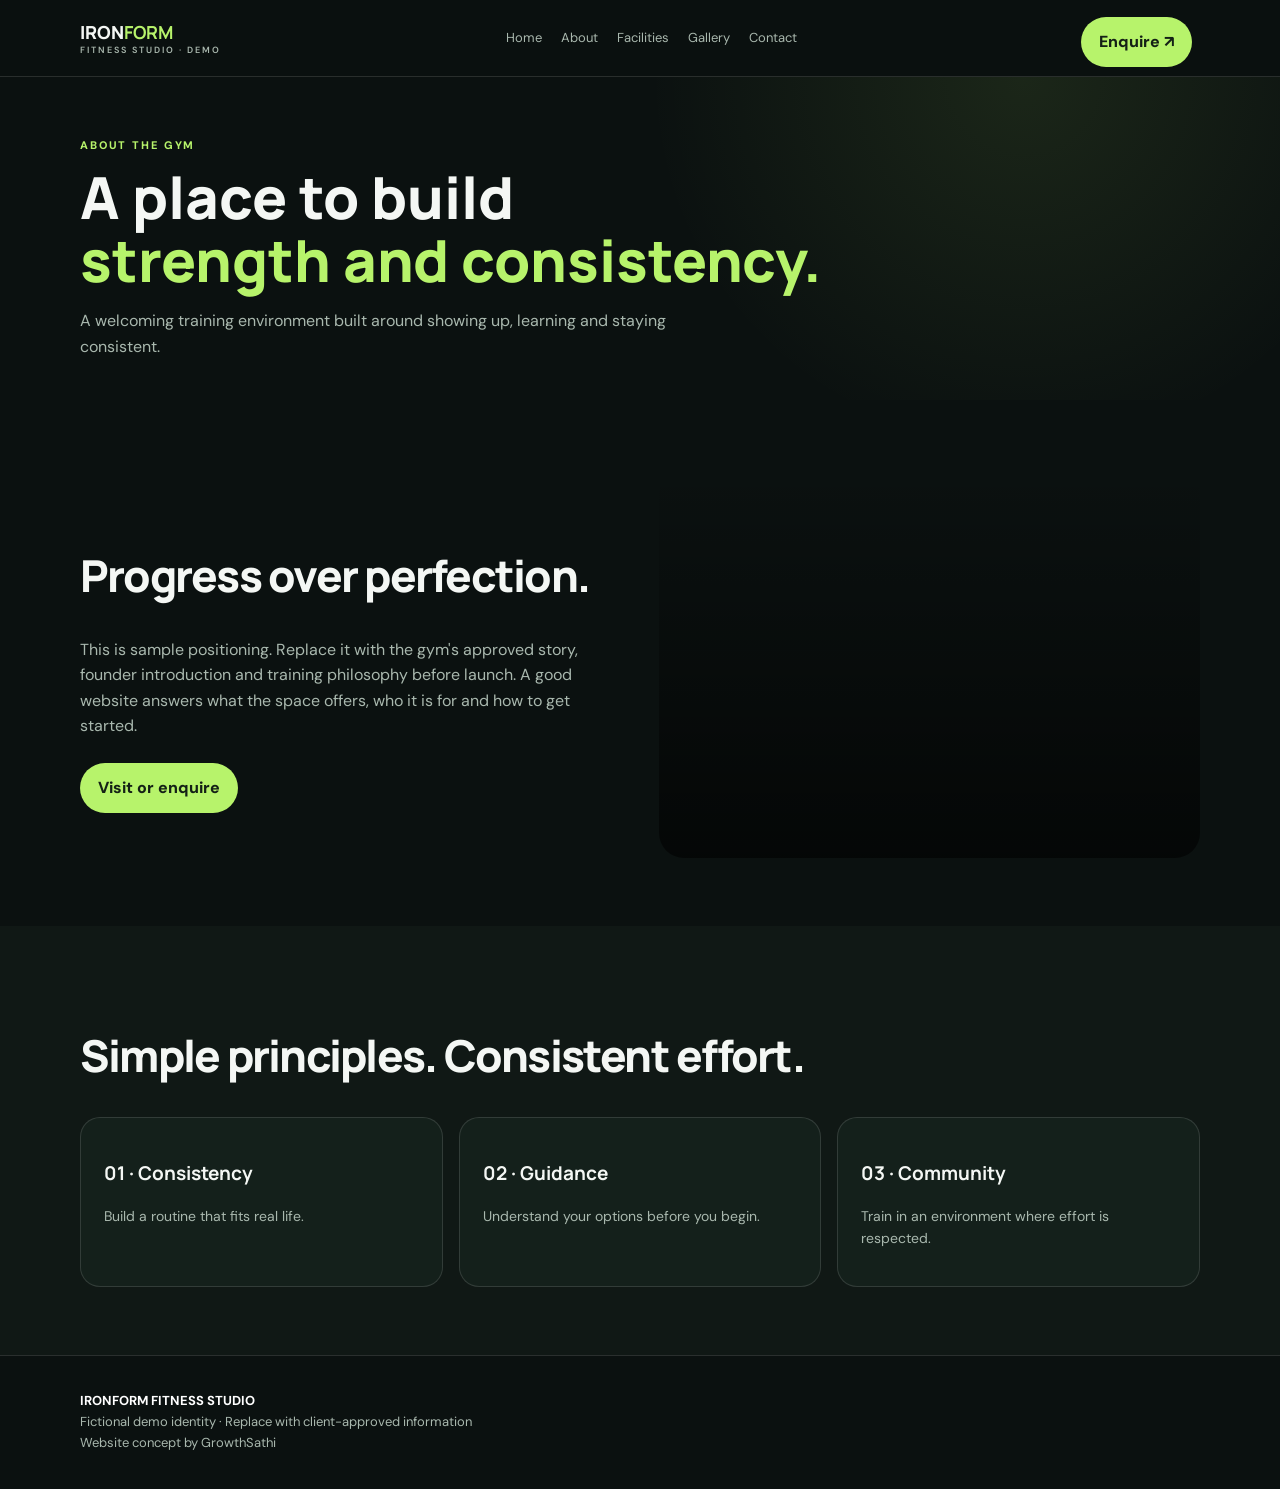
==== about.html @ 096fff50 "Package 1 demo" ====
<!doctype html><html lang="en"><head><meta charset="utf-8"><meta name="viewport" content="width=device-width,initial-scale=1"><title>About Us | Ironform Demo</title><meta name="description" content="Gym website demonstration by GrowthSathi."><link rel="stylesheet" href="assets/styles.css"></head><body><header class="top"><div class="wrap nav"><a class="brand" href="index.html">IRON<b>FORM</b> <small style="display:block;color:#a9b8ae;font:600 9px DM Sans;letter-spacing:2px">FITNESS STUDIO · DEMO</small></a><nav><a href="index.html">Home</a><a href="about.html">About</a><a href="facilities.html">Facilities</a><a href="gallery.html">Gallery</a><a href="contact.html">Contact</a></nav><a class="btn" href="contact.html">Enquire ↗</a></div></header><main><section class="page"><div class="wrap"><div class="kicker">ABOUT THE GYM</div><h1>A place to build<br><span>strength and consistency.</span></h1><p class="lead">A welcoming training environment built around showing up, learning and staying consistent.</p></div></section><section class="section"><div class="wrap split"><div><h2>Progress over perfection.</h2><p class="muted">This is sample positioning. Replace it with the gym's approved story, founder introduction and training philosophy before launch. A good website answers what the space offers, who it is for and how to get started.</p><a class="btn" href="contact.html">Visit or enquire</a></div><div class="photo"></div></div></section><section class="section alt"><div class="wrap"><h2>Simple principles. Consistent effort.</h2><div class="grid"><div class="card"><h3>01 · Consistency</h3><p>Build a routine that fits real life.</p></div><div class="card"><h3>02 · Guidance</h3><p>Understand your options before you begin.</p></div><div class="card"><h3>03 · Community</h3><p>Train in an environment where effort is respected.</p></div></div></div></section></main><footer class="footer"><div class="wrap"><strong>IRONFORM FITNESS STUDIO</strong><br>Fictional demo identity · Replace with client-approved information<br>Website concept by GrowthSathi</div></footer><script src="assets/app.js"></script></body></html>
---- assets/styles.css ----
@import url('https://fonts.googleapis.com/css2?family=DM+Sans:wght@400;500;600;700&family=Manrope:wght@500;600;700;800&display=swap');
:root{--bg:#0b1110;--panel:#14201b;--text:#f4f7f4;--muted:#a9b8ae;--line:#ffffff20;--accent:#b7f36b;--ink:#142016}*{box-sizing:border-box}body{margin:0;background:var(--bg);color:var(--text);font:16px/1.6 'DM Sans',sans-serif}a{color:inherit;text-decoration:none}.wrap{width:min(1120px,calc(100% - 36px));margin:auto}.top{position:sticky;top:0;background:#0b1110ee;backdrop-filter:blur(12px);border-bottom:1px solid var(--line);z-index:5}.nav{height:76px;display:flex;align-items:center;justify-content:space-between}.brand{font:800 18px Manrope}.brand b{color:var(--accent)}nav{display:flex;gap:19px;font-size:13px;color:var(--muted)}nav a:hover{color:var(--accent)}.btn{display:inline-block;background:var(--accent);color:var(--ink);font-weight:800;padding:12px 18px;border-radius:30px;margin:8px 8px 0 0}.btn.ghost{background:transparent;border:1px solid var(--line);color:white}.hero{padding:75px 0}.heroGrid,.split{display:grid;grid-template-columns:1fr 1fr;gap:38px;align-items:center}.eyebrow,.kicker{color:var(--accent);font-size:11px;letter-spacing:.17em;font-weight:800;text-transform:uppercase}.hero h1{font:800 clamp(42px,6vw,70px)/1.04 Manrope;letter-spacing:-.05em;margin:16px 0}.hero h1 span,h1 span{color:var(--accent)}.lead,.muted{color:var(--muted);max-width:610px}.photo{height:390px;border-radius:25px;background:linear-gradient(0deg,#0009,transparent),url('https://images.unsplash.com/photo-1534438327276-14e5300c3a48?auto=format&fit=crop&w=1200&q=85') center/cover;display:flex;align-items:end;padding:25px;font:700 24px Manrope}.section{padding:68px 0}.alt{background:#101815}.section h2{font:800 clamp(30px,4vw,44px)/1.12 Manrope;letter-spacing:-.04em}.grid{display:grid;grid-template-columns:repeat(3,1fr);gap:16px}.card{background:var(--panel);border:1px solid var(--line);border-radius:20px;padding:23px}.card h3{font:700 19px Manrope}.card p{color:var(--muted);font-size:14px}.icon{color:var(--accent);font-size:25px}.banner{padding:30px;border-radius:22px;background:var(--accent);color:#142016;display:flex;align-items:center;justify-content:space-between;gap:15px}.banner h2{margin:0}.banner .btn{background:#142016;color:white}.page{padding:60px 0 25px;background:radial-gradient(circle at 80% 0,#b7f36b18,transparent 35%)}.page h1{font:800 clamp(38px,5vw,58px)/1.1 Manrope;margin:10px 0}.footer{border-top:1px solid var(--line);padding:35px 0;color:var(--muted);font-size:13px}.footer strong{color:white}.form{display:grid;gap:12px}.form label{display:grid;gap:6px;color:var(--muted);font-size:13px}.form input,.form select,.form textarea{padding:12px;border:1px solid var(--line);background:#0b1110;color:white;border-radius:10px}.form textarea{min-height:90px}.note{color:var(--muted);font-size:12px}.status{color:var(--accent);font-size:13px;min-height:20px}.gallery{display:grid;grid-template-columns:repeat(3,1fr);gap:14px}.gallery img{width:100%;height:220px;object-fit:cover;border-radius:16px}.trainer{height:180px;background-size:cover;background-position:center;border-radius:14px}.table{width:100%;border-collapse:collapse}.table td,.table th{padding:13px;border-bottom:1px solid var(--line);text-align:left}.table th{color:var(--accent)}@media(max-width:760px){.heroGrid,.split{grid-template-columns:1fr}.grid,.gallery{grid-template-columns:1fr 1fr}nav{gap:9px;flex-wrap:wrap;font-size:11px}.nav{height:auto;min-height:76px;padding:12px 0}.photo{height:300px}}@media(max-width:520px){.grid,.gallery{grid-template-columns:1fr}.hero{padding:50px 0}.hero h1{font-size:43px}.banner{display:block}.section{padding:52px 0}}
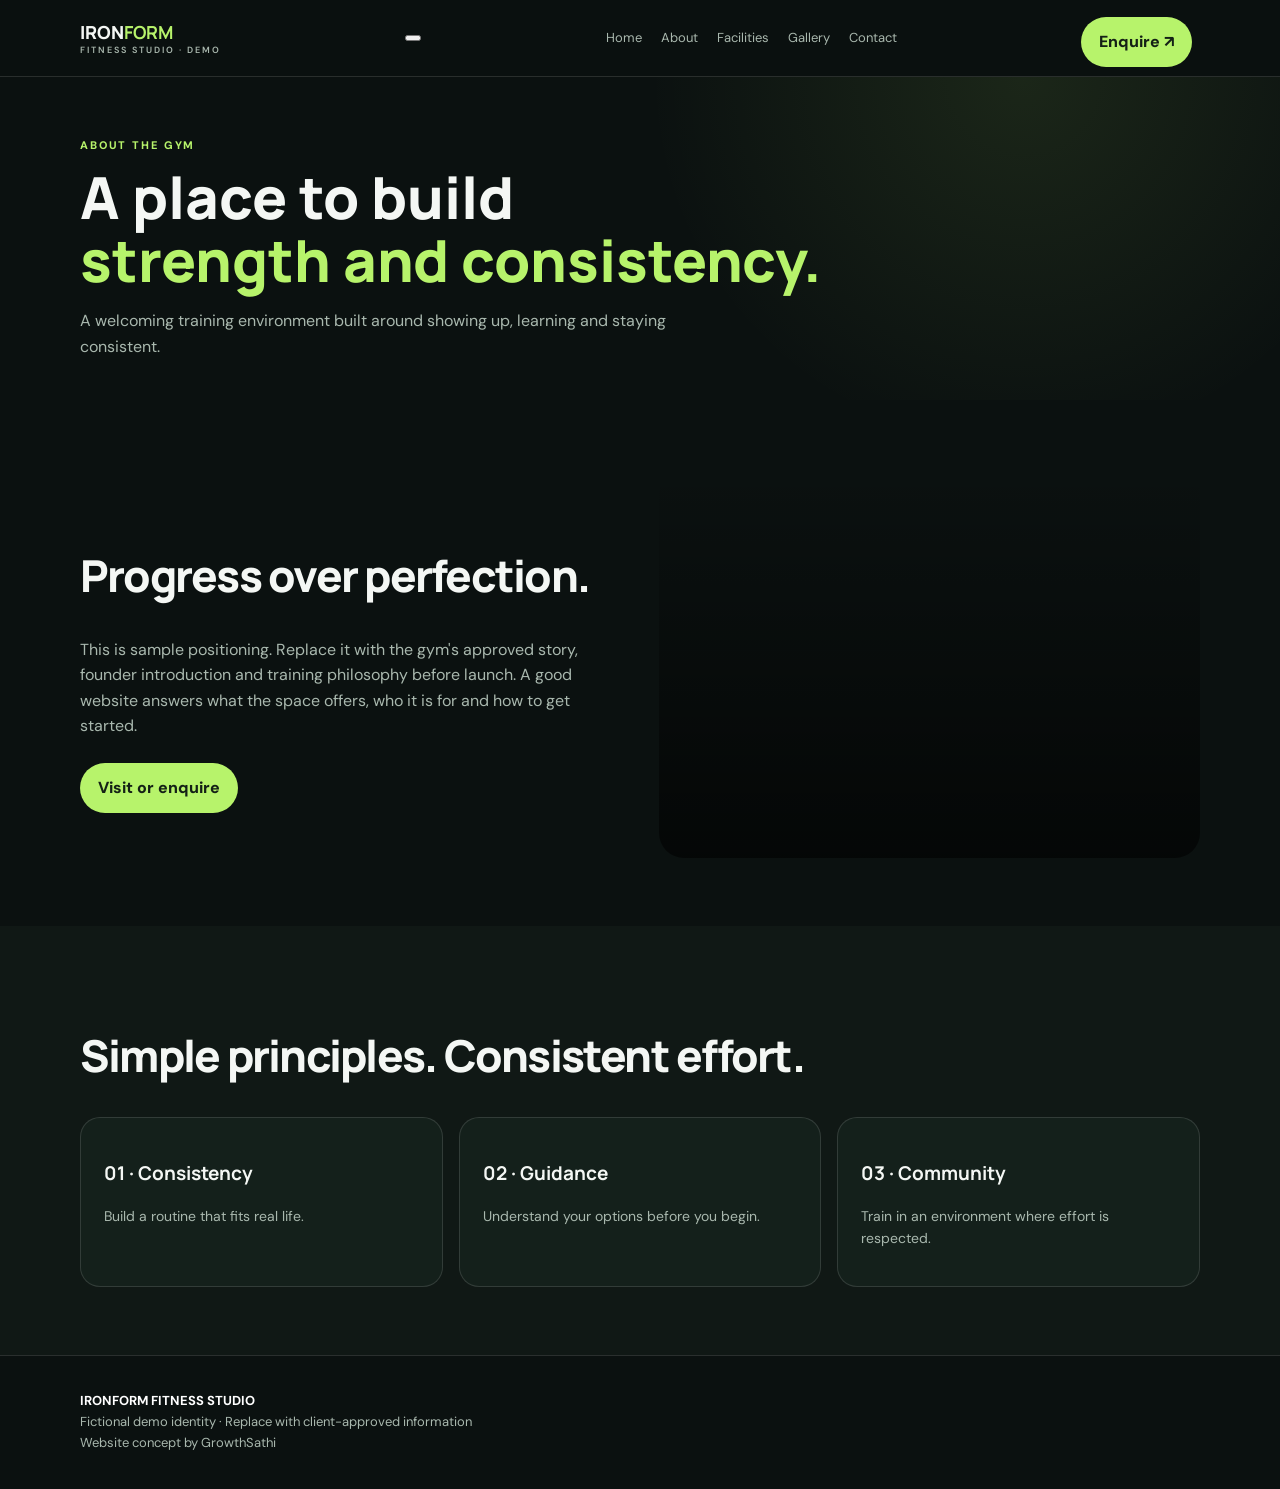
==== commit f7156374: "Add responsive mobile navigation" ====
--- a/about.html
+++ b/about.html
@@ -1 +1 @@
-<!doctype html><html lang="en"><head><meta charset="utf-8"><meta name="viewport" content="width=device-width,initial-scale=1"><title>About Us | Ironform Demo</title><meta name="description" content="Gym website demonstration by GrowthSathi."><link rel="stylesheet" href="assets/styles.css"></head><body><header class="top"><div class="wrap nav"><a class="brand" href="index.html">IRON<b>FORM</b> <small style="display:block;color:#a9b8ae;font:600 9px DM Sans;letter-spacing:2px">FITNESS STUDIO · DEMO</small></a><nav><a href="index.html">Home</a><a href="about.html">About</a><a href="facilities.html">Facilities</a><a href="gallery.html">Gallery</a><a href="contact.html">Contact</a></nav><a class="btn" href="contact.html">Enquire ↗</a></div></header><main><section class="page"><div class="wrap"><div class="kicker">ABOUT THE GYM</div><h1>A place to build<br><span>strength and consistency.</span></h1><p class="lead">A welcoming training environment built around showing up, learning and staying consistent.</p></div></section><section class="section"><div class="wrap split"><div><h2>Progress over perfection.</h2><p class="muted">This is sample positioning. Replace it with the gym's approved story, founder introduction and training philosophy before launch. A good website answers what the space offers, who it is for and how to get started.</p><a class="btn" href="contact.html">Visit or enquire</a></div><div class="photo"></div></div></section><section class="section alt"><div class="wrap"><h2>Simple principles. Consistent effort.</h2><div class="grid"><div class="card"><h3>01 · Consistency</h3><p>Build a routine that fits real life.</p></div><div class="card"><h3>02 · Guidance</h3><p>Understand your options before you begin.</p></div><div class="card"><h3>03 · Community</h3><p>Train in an environment where effort is respected.</p></div></div></div></section></main><footer class="footer"><div class="wrap"><strong>IRONFORM FITNESS STUDIO</strong><br>Fictional demo identity · Replace with client-approved information<br>Website concept by GrowthSathi</div></footer><script src="assets/app.js"></script></body></html>+<!doctype html><html lang="en"><head><meta charset="utf-8"><meta name="viewport" content="width=device-width,initial-scale=1"><title>About Us | Ironform Demo</title><meta name="description" content="Gym website demonstration by GrowthSathi."><link rel="stylesheet" href="assets/styles.css"></head><body><header class="top"><div class="wrap nav"><a class="brand" href="index.html">IRON<b>FORM</b> <small style="display:block;color:#a9b8ae;font:600 9px DM Sans;letter-spacing:2px">FITNESS STUDIO · DEMO</small></a><button class="menu-toggle" type="button" aria-label="Open navigation" aria-expanded="false" aria-controls="primary-nav"><span></span><span></span><span></span></button><nav id="primary-nav" class="primary-nav" aria-label="Primary navigation"><a href="index.html">Home</a><a href="about.html">About</a><a href="facilities.html">Facilities</a><a href="gallery.html">Gallery</a><a href="contact.html">Contact</a></nav><a class="btn" href="contact.html">Enquire ↗</a></div></header><main><section class="page"><div class="wrap"><div class="kicker">ABOUT THE GYM</div><h1>A place to build<br><span>strength and consistency.</span></h1><p class="lead">A welcoming training environment built around showing up, learning and staying consistent.</p></div></section><section class="section"><div class="wrap split"><div><h2>Progress over perfection.</h2><p class="muted">This is sample positioning. Replace it with the gym's approved story, founder introduction and training philosophy before launch. A good website answers what the space offers, who it is for and how to get started.</p><a class="btn" href="contact.html">Visit or enquire</a></div><div class="photo"></div></div></section><section class="section alt"><div class="wrap"><h2>Simple principles. Consistent effort.</h2><div class="grid"><div class="card"><h3>01 · Consistency</h3><p>Build a routine that fits real life.</p></div><div class="card"><h3>02 · Guidance</h3><p>Understand your options before you begin.</p></div><div class="card"><h3>03 · Community</h3><p>Train in an environment where effort is respected.</p></div></div></div></section></main><footer class="footer"><div class="wrap"><strong>IRONFORM FITNESS STUDIO</strong><br>Fictional demo identity · Replace with client-approved information<br>Website concept by GrowthSathi</div></footer><script src="assets/app.js"></script></body></html>
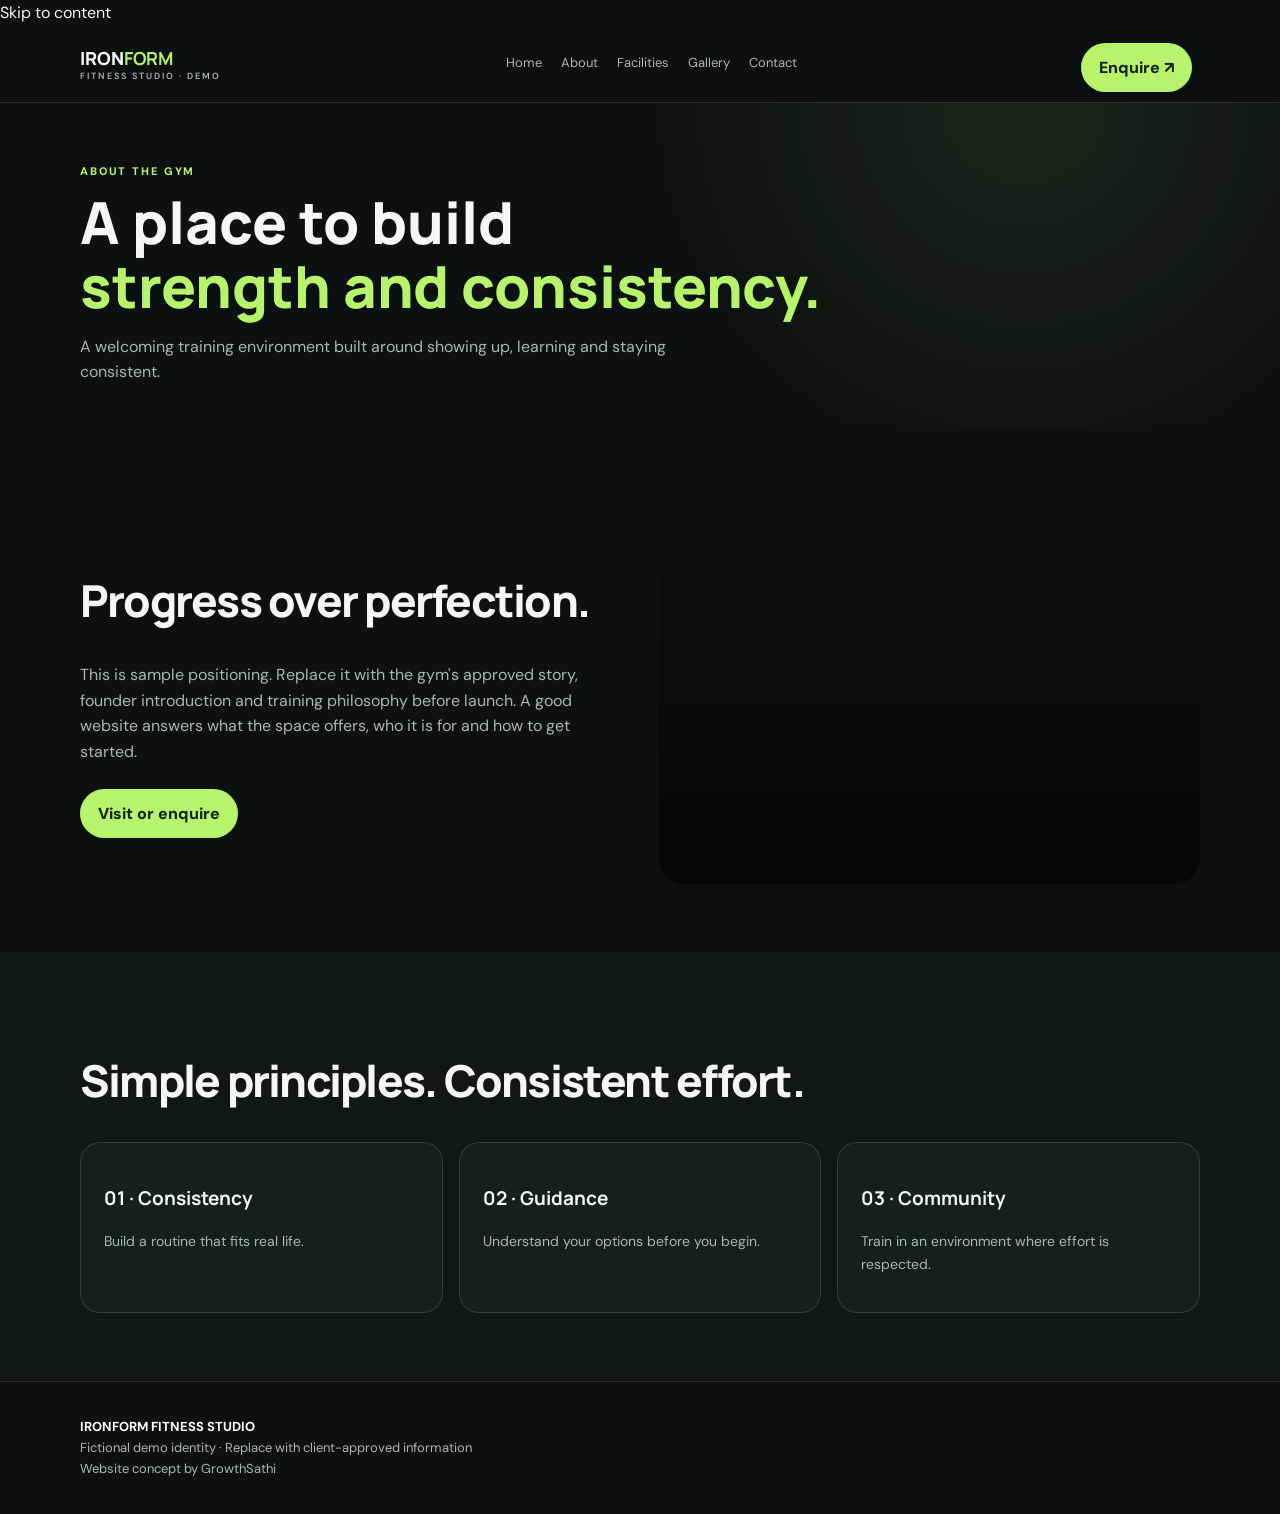
==== commit 0a4a2c98: "Improve enquiry conversion and accessibility" ====
--- a/about.html
+++ b/about.html
@@ -1 +1,2 @@
-<!doctype html><html lang="en"><head><meta charset="utf-8"><meta name="viewport" content="width=device-width,initial-scale=1"><title>About Us | Ironform Demo</title><meta name="description" content="Gym website demonstration by GrowthSathi."><link rel="stylesheet" href="assets/styles.css"></head><body><header class="top"><div class="wrap nav"><a class="brand" href="index.html">IRON<b>FORM</b> <small style="display:block;color:#a9b8ae;font:600 9px DM Sans;letter-spacing:2px">FITNESS STUDIO · DEMO</small></a><button class="menu-toggle" type="button" aria-label="Open navigation" aria-expanded="false" aria-controls="primary-nav"><span></span><span></span><span></span></button><nav id="primary-nav" class="primary-nav" aria-label="Primary navigation"><a href="index.html">Home</a><a href="about.html">About</a><a href="facilities.html">Facilities</a><a href="gallery.html">Gallery</a><a href="contact.html">Contact</a></nav><a class="btn" href="contact.html">Enquire ↗</a></div></header><main><section class="page"><div class="wrap"><div class="kicker">ABOUT THE GYM</div><h1>A place to build<br><span>strength and consistency.</span></h1><p class="lead">A welcoming training environment built around showing up, learning and staying consistent.</p></div></section><section class="section"><div class="wrap split"><div><h2>Progress over perfection.</h2><p class="muted">This is sample positioning. Replace it with the gym's approved story, founder introduction and training philosophy before launch. A good website answers what the space offers, who it is for and how to get started.</p><a class="btn" href="contact.html">Visit or enquire</a></div><div class="photo"></div></div></section><section class="section alt"><div class="wrap"><h2>Simple principles. Consistent effort.</h2><div class="grid"><div class="card"><h3>01 · Consistency</h3><p>Build a routine that fits real life.</p></div><div class="card"><h3>02 · Guidance</h3><p>Understand your options before you begin.</p></div><div class="card"><h3>03 · Community</h3><p>Train in an environment where effort is respected.</p></div></div></div></section></main><footer class="footer"><div class="wrap"><strong>IRONFORM FITNESS STUDIO</strong><br>Fictional demo identity · Replace with client-approved information<br>Website concept by GrowthSathi</div></footer><script src="assets/app.js"></script></body></html>+<!doctype html><html lang="en"><head><meta charset="utf-8"><meta name="viewport" content="width=device-width,initial-scale=1"><title>About Us | Ironform Demo</title><meta name="description" content="Gym website demonstration by GrowthSathi."><link rel="stylesheet" href="assets/styles.css"></head><body>
+<a class="skip-link" href="#main-content">Skip to content</a><header class="top"><div class="wrap nav"><a class="brand" href="index.html">IRON<b>FORM</b> <small style="display:block;color:#a9b8ae;font:600 9px DM Sans;letter-spacing:2px">FITNESS STUDIO · DEMO</small></a><button class="menu-toggle" type="button" aria-label="Open navigation" aria-expanded="false" aria-controls="primary-nav"><span></span><span></span><span></span></button><nav id="primary-nav" class="primary-nav" aria-label="Primary navigation"><a href="index.html">Home</a><a href="about.html" aria-current="page">About</a><a href="facilities.html">Facilities</a><a href="gallery.html">Gallery</a><a href="contact.html#enquiry-form">Contact</a></nav><a class="btn" href="contact.html#enquiry-form">Enquire ↗</a></div></header><main id="main-content"><section class="page"><div class="wrap"><div class="kicker">ABOUT THE GYM</div><h1>A place to build<br><span>strength and consistency.</span></h1><p class="lead">A welcoming training environment built around showing up, learning and staying consistent.</p></div></section><section class="section"><div class="wrap split"><div><h2>Progress over perfection.</h2><p class="muted">This is sample positioning. Replace it with the gym's approved story, founder introduction and training philosophy before launch. A good website answers what the space offers, who it is for and how to get started.</p><a class="btn" href="contact.html#enquiry-form">Visit or enquire</a></div><div class="photo"></div></div></section><section class="section alt"><div class="wrap"><h2>Simple principles. Consistent effort.</h2><div class="grid"><div class="card"><h3>01 · Consistency</h3><p>Build a routine that fits real life.</p></div><div class="card"><h3>02 · Guidance</h3><p>Understand your options before you begin.</p></div><div class="card"><h3>03 · Community</h3><p>Train in an environment where effort is respected.</p></div></div></div></section></main><footer class="footer"><div class="wrap"><strong>IRONFORM FITNESS STUDIO</strong><br>Fictional demo identity · Replace with client-approved information<br>Website concept by GrowthSathi</div></footer><script src="assets/app.js"></script></body></html>
--- a/assets/styles.css
+++ b/assets/styles.css
@@ -1,2 +1,88 @@
 @import url('https://fonts.googleapis.com/css2?family=DM+Sans:wght@400;500;600;700&family=Manrope:wght@500;600;700;800&display=swap');
-:root{--bg:#0b1110;--panel:#14201b;--text:#f4f7f4;--muted:#a9b8ae;--line:#ffffff20;--accent:#b7f36b;--ink:#142016}*{box-sizing:border-box}body{margin:0;background:var(--bg);color:var(--text);font:16px/1.6 'DM Sans',sans-serif}a{color:inherit;text-decoration:none}.wrap{width:min(1120px,calc(100% - 36px));margin:auto}.top{position:sticky;top:0;background:#0b1110ee;backdrop-filter:blur(12px);border-bottom:1px solid var(--line);z-index:5}.nav{height:76px;display:flex;align-items:center;justify-content:space-between}.brand{font:800 18px Manrope}.brand b{color:var(--accent)}nav{display:flex;gap:19px;font-size:13px;color:var(--muted)}nav a:hover{color:var(--accent)}.btn{display:inline-block;background:var(--accent);color:var(--ink);font-weight:800;padding:12px 18px;border-radius:30px;margin:8px 8px 0 0}.btn.ghost{background:transparent;border:1px solid var(--line);color:white}.hero{padding:75px 0}.heroGrid,.split{display:grid;grid-template-columns:1fr 1fr;gap:38px;align-items:center}.eyebrow,.kicker{color:var(--accent);font-size:11px;letter-spacing:.17em;font-weight:800;text-transform:uppercase}.hero h1{font:800 clamp(42px,6vw,70px)/1.04 Manrope;letter-spacing:-.05em;margin:16px 0}.hero h1 span,h1 span{color:var(--accent)}.lead,.muted{color:var(--muted);max-width:610px}.photo{height:390px;border-radius:25px;background:linear-gradient(0deg,#0009,transparent),url('https://images.unsplash.com/photo-1534438327276-14e5300c3a48?auto=format&fit=crop&w=1200&q=85') center/cover;display:flex;align-items:end;padding:25px;font:700 24px Manrope}.section{padding:68px 0}.alt{background:#101815}.section h2{font:800 clamp(30px,4vw,44px)/1.12 Manrope;letter-spacing:-.04em}.grid{display:grid;grid-template-columns:repeat(3,1fr);gap:16px}.card{background:var(--panel);border:1px solid var(--line);border-radius:20px;padding:23px}.card h3{font:700 19px Manrope}.card p{color:var(--muted);font-size:14px}.icon{color:var(--accent);font-size:25px}.banner{padding:30px;border-radius:22px;background:var(--accent);color:#142016;display:flex;align-items:center;justify-content:space-between;gap:15px}.banner h2{margin:0}.banner .btn{background:#142016;color:white}.page{padding:60px 0 25px;background:radial-gradient(circle at 80% 0,#b7f36b18,transparent 35%)}.page h1{font:800 clamp(38px,5vw,58px)/1.1 Manrope;margin:10px 0}.footer{border-top:1px solid var(--line);padding:35px 0;color:var(--muted);font-size:13px}.footer strong{color:white}.form{display:grid;gap:12px}.form label{display:grid;gap:6px;color:var(--muted);font-size:13px}.form input,.form select,.form textarea{padding:12px;border:1px solid var(--line);background:#0b1110;color:white;border-radius:10px}.form textarea{min-height:90px}.note{color:var(--muted);font-size:12px}.status{color:var(--accent);font-size:13px;min-height:20px}.gallery{display:grid;grid-template-columns:repeat(3,1fr);gap:14px}.gallery img{width:100%;height:220px;object-fit:cover;border-radius:16px}.trainer{height:180px;background-size:cover;background-position:center;border-radius:14px}.table{width:100%;border-collapse:collapse}.table td,.table th{padding:13px;border-bottom:1px solid var(--line);text-align:left}.table th{color:var(--accent)}@media(max-width:760px){.heroGrid,.split{grid-template-columns:1fr}.grid,.gallery{grid-template-columns:1fr 1fr}nav{gap:9px;flex-wrap:wrap;font-size:11px}.nav{height:auto;min-height:76px;padding:12px 0}.photo{height:300px}}@media(max-width:520px){.grid,.gallery{grid-template-columns:1fr}.hero{padding:50px 0}.hero h1{font-size:43px}.banner{display:block}.section{padding:52px 0}}+:root{--bg:#0b1110;--panel:#14201b;--text:#f4f7f4;--muted:#a9b8ae;--line:#ffffff20;--accent:#b7f36b;--ink:#142016}*{box-sizing:border-box}body{margin:0;background:var(--bg);color:var(--text);font:16px/1.6 'DM Sans',sans-serif}a{color:inherit;text-decoration:none}.wrap{width:min(1120px,calc(100% - 36px));margin:auto}.top{position:sticky;top:0;background:#0b1110ee;backdrop-filter:blur(12px);border-bottom:1px solid var(--line);z-index:5}.nav{height:76px;display:flex;align-items:center;justify-content:space-between}.brand{font:800 18px Manrope}.brand b{color:var(--accent)}nav{display:flex;gap:19px;font-size:13px;color:var(--muted)}nav a:hover{color:var(--accent)}.btn{display:inline-block;background:var(--accent);color:var(--ink);font-weight:800;padding:12px 18px;border-radius:30px;margin:8px 8px 0 0}.btn.ghost{background:transparent;border:1px solid var(--line);color:white}.hero{padding:75px 0}.heroGrid,.split{display:grid;grid-template-columns:1fr 1fr;gap:38px;align-items:center}.eyebrow,.kicker{color:var(--accent);font-size:11px;letter-spacing:.17em;font-weight:800;text-transform:uppercase}.hero h1{font:800 clamp(42px,6vw,70px)/1.04 Manrope;letter-spacing:-.05em;margin:16px 0}.hero h1 span,h1 span{color:var(--accent)}.lead,.muted{color:var(--muted);max-width:610px}.photo{height:390px;border-radius:25px;background:linear-gradient(0deg,#0009,transparent),url('https://images.unsplash.com/photo-1534438327276-14e5300c3a48?auto=format&fit=crop&w=1200&q=85') center/cover;display:flex;align-items:end;padding:25px;font:700 24px Manrope}.section{padding:68px 0}.alt{background:#101815}.section h2{font:800 clamp(30px,4vw,44px)/1.12 Manrope;letter-spacing:-.04em}.grid{display:grid;grid-template-columns:repeat(3,1fr);gap:16px}.card{background:var(--panel);border:1px solid var(--line);border-radius:20px;padding:23px}.card h3{font:700 19px Manrope}.card p{color:var(--muted);font-size:14px}.icon{color:var(--accent);font-size:25px}.banner{padding:30px;border-radius:22px;background:var(--accent);color:#142016;display:flex;align-items:center;justify-content:space-between;gap:15px}.banner h2{margin:0}.banner .btn{background:#142016;color:white}.page{padding:60px 0 25px;background:radial-gradient(circle at 80% 0,#b7f36b18,transparent 35%)}.page h1{font:800 clamp(38px,5vw,58px)/1.1 Manrope;margin:10px 0}.footer{border-top:1px solid var(--line);padding:35px 0;color:var(--muted);font-size:13px}.footer strong{color:white}.form{display:grid;gap:12px}.form label{display:grid;gap:6px;color:var(--muted);font-size:13px}.form input,.form select,.form textarea{padding:12px;border:1px solid var(--line);background:#0b1110;color:white;border-radius:10px}.form textarea{min-height:90px}.note{color:var(--muted);font-size:12px}.status{color:var(--accent);font-size:13px;min-height:20px}.gallery{display:grid;grid-template-columns:repeat(3,1fr);gap:14px}.gallery img{width:100%;height:220px;object-fit:cover;border-radius:16px}.trainer{height:180px;background-size:cover;background-position:center;border-radius:14px}.table{width:100%;border-collapse:collapse}.table td,.table th{padding:13px;border-bottom:1px solid var(--line);text-align:left}.table th{color:var(--accent)}@media(max-width:760px){.heroGrid,.split{grid-template-columns:1fr}.grid,.gallery{grid-template-columns:1fr 1fr}nav{gap:9px;flex-wrap:wrap;font-size:11px}.nav{height:auto;min-height:76px;padding:12px 0}.photo{height:300px}}@media(max-width:520px){.grid,.gallery{grid-template-columns:1fr}.hero{padding:50px 0}.hero h1{font-size:43px}.banner{display:block}.section{padding:52px 0}}
+
+/* Responsive mobile navigation */
+.menu-toggle {
+  display: none;
+  width: 44px;
+  height: 44px;
+  padding: 10px;
+  border: 1px solid var(--line);
+  border-radius: 12px;
+  background: var(--panel);
+  cursor: pointer;
+  align-items: center;
+  justify-content: center;
+  flex-direction: column;
+  gap: 5px;
+}
+
+.menu-toggle span {
+  display: block;
+  width: 20px;
+  height: 2px;
+  background: var(--text);
+  border-radius: 2px;
+  transition: transform 0.2s ease, opacity 0.2s ease;
+}
+
+.menu-toggle:focus-visible,
+.primary-nav a:focus-visible {
+  outline: 2px solid var(--accent);
+  outline-offset: 4px;
+}
+
+@media (max-width: 760px) {
+  .nav {
+    position: relative;
+    flex-wrap: wrap;
+    height: auto;
+    min-height: 76px;
+    padding: 12px 0;
+  }
+
+  .menu-toggle {
+    display: inline-flex;
+  }
+
+  .nav > .btn {
+    display: none;
+  }
+
+  .nav .primary-nav {
+    display: none;
+    flex-basis: 100%;
+    width: 100%;
+    flex-direction: column;
+    gap: 0;
+    padding: 10px 0 4px;
+    font-size: 14px;
+  }
+
+  .nav.nav-open .primary-nav {
+    display: flex;
+  }
+
+  .nav .primary-nav a {
+    padding: 12px 8px;
+    border-top: 1px solid var(--line);
+  }
+
+  .nav.nav-open .menu-toggle span:first-child {
+    transform: translateY(7px) rotate(45deg);
+  }
+
+  .nav.nav-open .menu-toggle span:nth-child(2) {
+    opacity: 0;
+  }
+
+  .nav.nav-open .menu-toggle span:last-child {
+    transform: translateY(-7px) rotate(-45deg);
+  }
+}
+
+@media (prefers-reduced-motion: reduce) {
+  .menu-toggle span {
+    transition: none;
+  }
+}
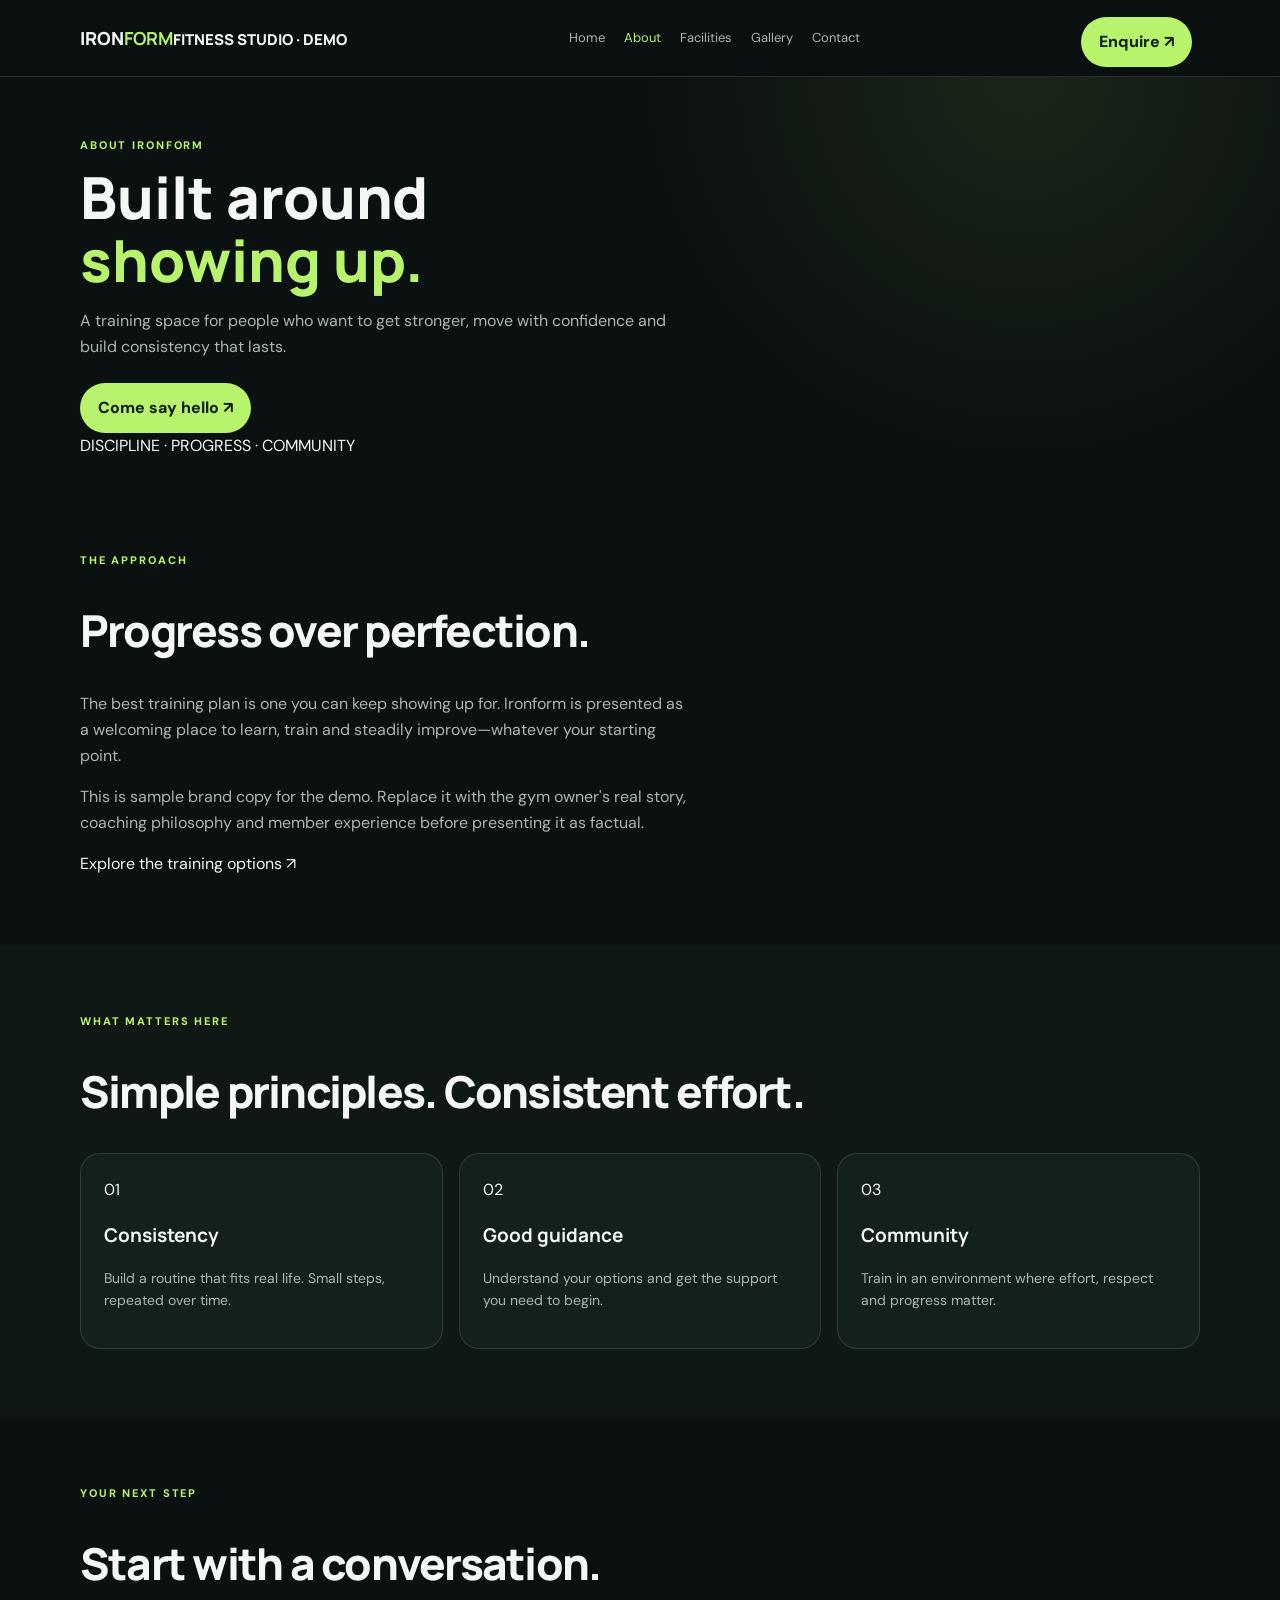
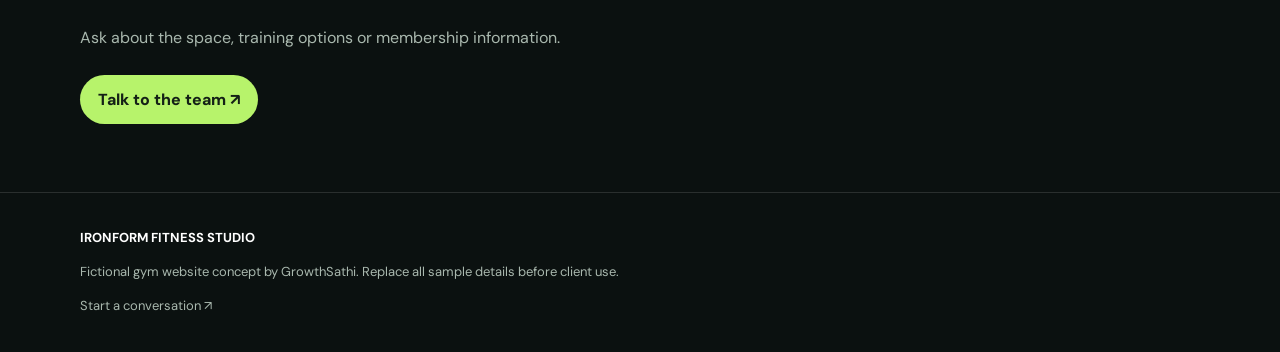
==== commit 1d2c37cb: "Complete responsive inner pages and demo handoff" ====
--- a/about.html
+++ b/about.html
@@ -1,2 +1,18 @@
-<!doctype html><html lang="en"><head><meta charset="utf-8"><meta name="viewport" content="width=device-width,initial-scale=1"><title>About Us | Ironform Demo</title><meta name="description" content="Gym website demonstration by GrowthSathi."><link rel="stylesheet" href="assets/styles.css"></head><body>
-<a class="skip-link" href="#main-content">Skip to content</a><header class="top"><div class="wrap nav"><a class="brand" href="index.html">IRON<b>FORM</b> <small style="display:block;color:#a9b8ae;font:600 9px DM Sans;letter-spacing:2px">FITNESS STUDIO · DEMO</small></a><button class="menu-toggle" type="button" aria-label="Open navigation" aria-expanded="false" aria-controls="primary-nav"><span></span><span></span><span></span></button><nav id="primary-nav" class="primary-nav" aria-label="Primary navigation"><a href="index.html">Home</a><a href="about.html" aria-current="page">About</a><a href="facilities.html">Facilities</a><a href="gallery.html">Gallery</a><a href="contact.html#enquiry-form">Contact</a></nav><a class="btn" href="contact.html#enquiry-form">Enquire ↗</a></div></header><main id="main-content"><section class="page"><div class="wrap"><div class="kicker">ABOUT THE GYM</div><h1>A place to build<br><span>strength and consistency.</span></h1><p class="lead">A welcoming training environment built around showing up, learning and staying consistent.</p></div></section><section class="section"><div class="wrap split"><div><h2>Progress over perfection.</h2><p class="muted">This is sample positioning. Replace it with the gym's approved story, founder introduction and training philosophy before launch. A good website answers what the space offers, who it is for and how to get started.</p><a class="btn" href="contact.html#enquiry-form">Visit or enquire</a></div><div class="photo"></div></div></section><section class="section alt"><div class="wrap"><h2>Simple principles. Consistent effort.</h2><div class="grid"><div class="card"><h3>01 · Consistency</h3><p>Build a routine that fits real life.</p></div><div class="card"><h3>02 · Guidance</h3><p>Understand your options before you begin.</p></div><div class="card"><h3>03 · Community</h3><p>Train in an environment where effort is respected.</p></div></div></div></section></main><footer class="footer"><div class="wrap"><strong>IRONFORM FITNESS STUDIO</strong><br>Fictional demo identity · Replace with client-approved information<br>Website concept by GrowthSathi</div></footer><script src="assets/app.js"></script></body></html>+<!doctype html>
+<html lang="en">
+<head>
+<meta charset="utf-8"><meta name="viewport" content="width=device-width,initial-scale=1">
+<title>About | Ironform Fitness Studio Demo</title><meta name="description" content="Discover the training philosophy and community behind Ironform Fitness Studio.">
+<meta name="theme-color" content="#0b1110">
+<link rel="preconnect" href="https://fonts.googleapis.com"><link rel="preconnect" href="https://fonts.gstatic.com" crossorigin>
+<link rel="stylesheet" href="assets/styles.css">
+</head><body><a class="skip-link" href="#main-content">Skip to content</a><header class="top"><div class="wrap nav">
+<a class="brand" href="index.html">IRON<b>FORM</b><small class="brand-sub">FITNESS STUDIO · DEMO</small></a>
+<button class="menu-toggle" type="button" aria-label="Open navigation" aria-expanded="false" aria-controls="primary-nav"><span></span><span></span><span></span></button>
+<nav id="primary-nav" class="primary-nav" aria-label="Primary navigation">
+<a href="index.html">Home</a><a href="about.html" aria-current="page">About</a><a href="facilities.html">Facilities</a><a href="gallery.html">Gallery</a><a href="contact.html#enquiry-form">Contact</a>
+</nav><a class="btn header-cta" href="contact.html#enquiry-form">Enquire ↗</a></div></header><main id="main-content">
+<section class="page page-hero"><div class="wrap page-hero-grid"><div><div class="kicker">ABOUT IRONFORM</div><h1>Built around<br><span>showing up.</span></h1><p class="lead">A training space for people who want to get stronger, move with confidence and build consistency that lasts.</p><a class="btn" href="contact.html#enquiry-form">Come say hello ↗</a></div><div class="page-visual about-visual" role="img" aria-label="Modern gym training space"><span class="visual-label">DISCIPLINE · PROGRESS · COMMUNITY</span></div></div></section>
+<section class="section"><div class="wrap story-grid"><div><div class="kicker">THE APPROACH</div><h2>Progress over perfection.</h2></div><div><p class="lead">The best training plan is one you can keep showing up for. Ironform is presented as a welcoming place to learn, train and steadily improve—whatever your starting point.</p><p class="muted">This is sample brand copy for the demo. Replace it with the gym owner's real story, coaching philosophy and member experience before presenting it as factual.</p><a class="text-link" href="facilities.html">Explore the training options ↗</a></div></div></section>
+<section class="section alt"><div class="wrap"><div class="section-heading"><div class="kicker">WHAT MATTERS HERE</div><h2>Simple principles. Consistent effort.</h2></div><div class="grid"><article class="card value-card"><span class="card-number">01</span><h3>Consistency</h3><p>Build a routine that fits real life. Small steps, repeated over time.</p></article><article class="card value-card"><span class="card-number">02</span><h3>Good guidance</h3><p>Understand your options and get the support you need to begin.</p></article><article class="card value-card"><span class="card-number">03</span><h3>Community</h3><p>Train in an environment where effort, respect and progress matter.</p></article></div></div></section>
+<section class="section"><div class="wrap cta-panel"><div><div class="kicker">YOUR NEXT STEP</div><h2>Start with a conversation.</h2><p class="muted">Ask about the space, training options or membership information.</p></div><a class="btn" href="contact.html#enquiry-form">Talk to the team ↗</a></div></section></main><footer class="footer"><div class="wrap footer-inner"><div><strong>IRONFORM FITNESS STUDIO</strong><p>Fictional gym website concept by GrowthSathi. Replace all sample details before client use.</p></div><a href="contact.html#enquiry-form">Start a conversation ↗</a></div></footer><script src="assets/app.js"></script></body></html>
--- a/assets/styles.css
+++ b/assets/styles.css
@@ -86,3 +86,183 @@
     transition: none;
   }
 }
+
+
+/* Accessibility and conversion refinements */
+.skip-link {
+  position: absolute;
+  top: 8px;
+  left: 8px;
+  z-index: 20;
+  padding: 10px 14px;
+  border-radius: 8px;
+  background: var(--accent);
+  color: var(--ink);
+  font-weight: 700;
+  transform: translateY(-160%);
+}
+
+.skip-link:focus {
+  transform: translateY(0);
+}
+
+.primary-nav a[aria-current="page"] {
+  color: var(--accent);
+}
+
+
+/* Homepage hero refinement */
+.hero {
+  position: relative;
+  overflow: hidden;
+  background:
+    radial-gradient(ellipse at 15% 10%, rgba(183,243,107,.10), transparent 42%),
+    linear-gradient(180deg, #0b1110 0%, #0d1511 100%);
+}
+
+.heroGrid {
+  gap: clamp(28px, 5vw, 64px);
+}
+
+.hero-copy {
+  position: relative;
+  z-index: 1;
+}
+
+.hero-copy .lead {
+  max-width: 540px;
+  font-size: 17px;
+}
+
+.hero-actions {
+  display: flex;
+  flex-wrap: wrap;
+  gap: 8px;
+  margin-top: 22px;
+}
+
+.hero-actions .btn {
+  margin: 0;
+}
+
+.hero-points {
+  display: flex;
+  flex-wrap: wrap;
+  gap: 9px 17px;
+  margin-top: 25px;
+  color: var(--muted);
+  font-size: 12px;
+}
+
+.hero-points span::first-letter {
+  color: var(--accent);
+}
+
+.hero-photo {
+  position: relative;
+  min-height: 480px;
+  height: min(56vw, 560px);
+  border: 1px solid #ffffff24;
+  box-shadow: 0 24px 70px #0008;
+  isolation: isolate;
+  background-image:
+    linear-gradient(180deg, #07100a12 25%, #07100aeb 100%),
+    url('https://images.unsplash.com/photo-1534438327276-14e5300c3a48?auto=format&fit=crop&w=1400&q=90');
+  background-position: center;
+}
+
+.hero-photo::before {
+  content: "";
+  position: absolute;
+  inset: 14px;
+  border: 1px solid #ffffff30;
+  border-radius: 17px;
+  pointer-events: none;
+}
+
+.hero-photo-card {
+  position: absolute;
+  left: 25px;
+  right: 25px;
+  bottom: 28px;
+  display: grid;
+  gap: 5px;
+  padding: 19px 20px;
+  border: 1px solid #ffffff35;
+  border-radius: 15px;
+  background: #0b1110c9;
+  backdrop-filter: blur(12px);
+}
+
+.hero-photo-card span,
+.hero-photo-tag {
+  color: var(--accent);
+  font-size: 10px;
+  font-weight: 800;
+  letter-spacing: .16em;
+}
+
+.hero-photo-card strong {
+  font: 800 clamp(20px, 2.4vw, 27px)/1.15 Manrope;
+}
+
+.hero-photo-card small {
+  color: var(--muted);
+  font-size: 12px;
+}
+
+.hero-photo-tag {
+  position: absolute;
+  top: 28px;
+  left: 28px;
+  padding: 9px 12px;
+  border: 1px solid #ffffff35;
+  border-radius: 30px;
+  background: #0b1110a8;
+  color: white;
+}
+
+@media (max-width: 760px) {
+  .hero {
+    padding: 54px 0 58px;
+  }
+
+  .hero-copy .lead {
+    font-size: 15px;
+  }
+
+  .hero-actions {
+    display: grid;
+    grid-template-columns: 1fr;
+  }
+
+  .hero-actions .btn {
+    text-align: center;
+  }
+
+  .hero-photo {
+    min-height: 360px;
+    height: 78vw;
+    max-height: 460px;
+  }
+
+  .hero-points {
+    display: grid;
+    gap: 7px;
+  }
+}
+
+@media (max-width: 420px) {
+  .hero-photo-card {
+    left: 20px;
+    right: 20px;
+    bottom: 23px;
+    padding: 15px;
+  }
+
+  .hero-photo-tag {
+    top: 23px;
+    left: 23px;
+    font-size: 9px;
+  }
+}
